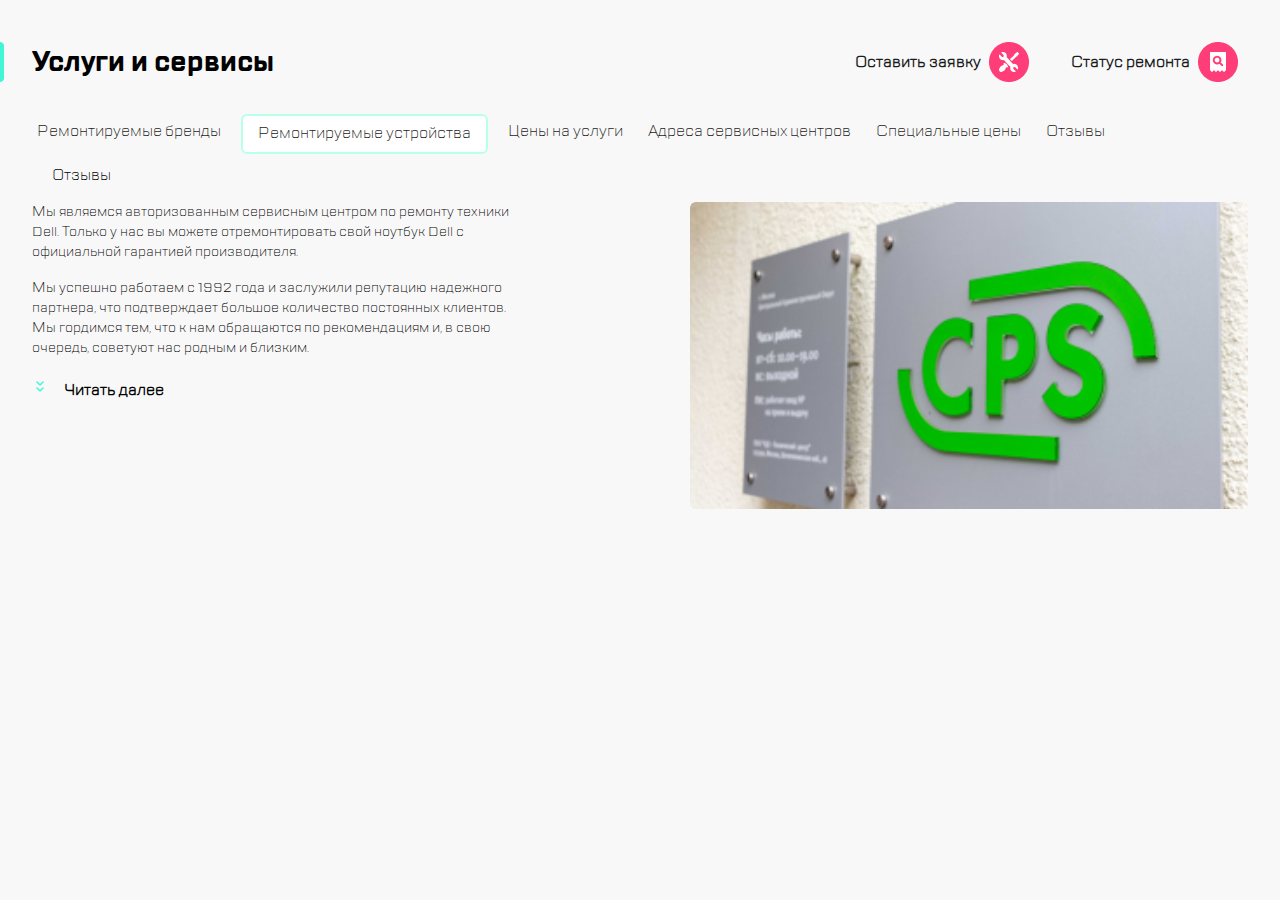
==== index.html @ 1b6ae5f8 "First commit" ====
<!DOCTYPE html>
<html lang="en">

<head>
    <meta charset="UTF-8">
    <meta name="viewport" content="width=device-width, initial-scale=1.0, maximum-scale=1.0, user-scalable=0">
    <link rel="stylesheet" href="./assets/css/main.css">
    <title>First layout</title>
</head>

<body class="body">
    <div class="body__page page">
        <header class="page__header header">
            <div class="header__container">
                <div class="wrap wrap--side--left">
                    <button type="button" class="icon burger-icon"></button>
                    <div class="cps-logo"></div>
                </div>
                <div class="wrap wrap--side--right">
                    <button type="button" class="icon call-icon"></button>
                    <button type="button" class="icon chat-icon"></button>
                    <button type="button" class="icon profile-icon"></button>
                    <button type="button" class="icon repair-icon"></button>
                    <button type="button" class="icon checkstatus-icon"></button>
                </div>
            </div>
        </header>
        <main class="page__main main">
            <div class="main__caption caption">
                <h1>Услуги и сервисы</h1>
                <div class="caption__buttons">
                    <div class="caption__button">
                        <a href="#">
                            Оставить заявку
                            <button type="button" class="icon repair-icon"></button>
                        </a>
                    </div>
                    <div class="caption__button">
                        <a href="#">
                            Статус ремонта
                            <button type="button" class="icon checkstatus-icon"></button>
                        </a>
                    </div>
                </div>
            </div>
            <div class="main__menuWrapper">
                <div class="main__menuLimiter">
                    <menu class="menu">
                        <li class="menu__item"><a href="#">Ремонтируемые бренды</a></li>
                        <li class="menu__item menu__item--active"><a href="#">Ремонтируемые устройства</a></li>
                        <li class="menu__item"><a href="#">Цены на услуги</a></li>
                        <li class="menu__item"><a href="#">Адреса сервисных центров</a></li>
                        <li class="menu__item"><a href="#">Специальные цены</a></li>
                        <li class="menu__item"><a href="#">Отзывы</a></li>
                    </menu>
                </div>
            </div>
            <section class="main__content content">
                <p class="content__article">Отзывы</p>
                <div class="description">
                    <div class="description__text">
                        <p>Мы являемся авторизованным сервисным центром по ремонту техники Dell. Только у нас вы можете отремонтировать свой ноутбук Dell с официальной гарантией производителя.</p>
                        <p>Мы успешно работаем с 1992 года и заслужили репутацию надежного партнера, что подтверждает большое количество постоянных клиентов. Мы гордимся тем, что к нам обращаются по рекомендациям и, в свою очередь, советуют нас родным и
                            близким.
                        </p>
                    </div>
                    <button class="description__read-more" type="button">Читать далее</button>
                </div>
                <div class="content__image">
                    <img src="./assets/img/content/contentImage.png" alt="SCP вживую">
                </div>
            </section>
        </main>
    </div>
</body>

</html>
---- assets/css/main.css ----
@font-face {
    font-family: 'TT Lakes Bold';
    src: url('../fonts/TT_Lakes/TTLakes-Bold.eot');
    src: local('TT Lakes Bold'), local('TTLakes-Bold'), url('../fonts/TT_Lakes/TTLakes-Bold.eot?#iefix') format('embedded-opentype'), url('../fonts/TT_Lakes/TTLakes-Bold.woff') format('woff'), url('../fonts/TT_Lakes/TTLakes-Bold.ttf') format('truetype');
    font-weight: 700;
}

@font-face {
    font-family: 'TT Lakes';
    src: url('../fonts/TT_Lakes/TTLakes-Light.eot');
    src: local('TT Lakes Light'), local('TTLakes-Light'), url('../fonts/TT_Lakes/TTLakes-Light.eot?#iefix') format('embedded-opentype'), url('../fonts/TT_Lakes/TTLakes-Light.woff') format('woff'), url('../fonts/TT_Lakes/TTLakes-Light.ttf') format('truetype');
    font-weight: 400;
}

html {
    box-sizing: border-box;
}

*,
*::before,
*::after {
    box-sizing: inherit;
    font: inherit;
    margin: 0;
    padding: 0;
}

body {
    font-family: 'TT Lakes', 'Arial', sans-serif;
    font-size: 16px;
    line-height: 24px;
    background-color: #F8F8F8;
    height: 100%;
}

.body__page {
    position: relative;
}

img {
    display: block;
}

.header {
    height: 88px;
    background-color: #FFFFFF;
    border-bottom: 1px solid grey;
}

.header__container {
    display: flex;
    justify-content: space-between;
    height: 88px;
}

.wrap {
    display: flex;
    align-items: center;
}

.wrap--side--left {
    margin-left: 16px;
    justify-content: space-between;
    width: 170px;
}

.wrap--side--right {
    margin-right: 16px;
    justify-content: space-between;
    width: 100px;
}

@media only screen and (min-width: 320px) {
    .header .wrap--side--left::after {
        content: '';
        display: block;
        width: 2px;
        height: 32px;
        background-color: rgba(234, 234, 234, 1);
    }
}

@media only screen and (min-width: 360px) {
    .wrap--side--left {
        margin-left: 24px;
    }
    .wrap--side--right {
        margin-right: 24px;
    }
}

@media only screen and (min-width: 768px) {
    .wrap--side--left::after {
        order: 1;
    }
    .header .cps-logo {
        order: 2;
    }
}

.icon {
    width: 40px;
    height: 40px;
}

.burger-icon {
    background: url("../img/icon/burger.png") no-repeat 50% 50%;
}

.repair-icon {
    background: url("../img/icon/repair.png") no-repeat 50% 50%;
}

.checkstatus-icon {
    background: url("../img/icon/checkstatus.png") no-repeat 50% 50%;
}

.call-icon {
    background: url("../img/icon/call.png") no-repeat 50% 50%;
}

.chat-icon {
    background: url("../img/icon/chat.png") no-repeat 50% 50%;
}

.profile-icon {
    background: url("../img/icon/profile.png") no-repeat 50% 50%;
}

.header .call-icon,
.header .chat-icon,
.header .profile-icon {
    display: none;
}

@media only screen and (min-width: 768px) {
    .header .call-icon,
    .header .chat-icon,
    .header .profile-icon {
        display: block;
    }
    .wrap--side--right {
        width: 290px;
    }
    .header .wrap--side--right::after {
        content: '';
        display: block;
        width: 2px;
        height: 32px;
        background-color: rgba(234, 234, 234, 1);
        order: 1;
    }
    .header .checkstatus-icon {
        order: 3;
    }
    .header .repair-icon {
        order: 2;
    }
}

.caption__buttons,
.content__article {
    display: none;
}

.cps-logo {
    background: url("../img/logo/logo.png") no-repeat;
    width: 97px;
    height: 51px;
}


/* Main */

.main {
    background-color: rgba(248, 248, 248, 1);
}

.page__main {
    margin-left: 16px;
}

.main__content {
    margin-top: 32px;
}

.content {
    display: flex;
    justify-content: space-between;
    flex-wrap: wrap;
}

@media only screen and (min-width: 768px) {
    .page__header {
        margin-right: 15px;
    }
    .page__main {
        margin-left: 24px;
        margin-right: 15px;
    }
}

@media only screen and (min-width: 1120px) {
    .page__main {
        margin-left: 32px;
        margin-right: 32px;
        margin-top: 42px;
    }
    .header {
        display: none;
    }
    .caption {
        display: flex;
        height: 40px;
        justify-content: space-between;
    }
    .caption__buttons {
        display: flex;
    }
    .caption__button {
        display: flex;
        align-items: center;
    }
    .caption__button a {
        margin-right: 10px;
        font-weight: 700;
        text-decoration: none;
        color: #1B1C21;
        display: flex;
        align-items: center;
    }
    .caption__button a button {
        margin-left: 8px;
    }
    .header .repair-icon,
    .header .checkstatus-icon {
        justify-content: flex-end;
    }
    .caption__button+.caption__button {
        margin-left: 32px;
    }
    .content__article {
        display: block;
        margin-left: 20px;
        width: 100%;
        margin-bottom: 15px;
        margin-top: 5px;
    }
    .main__content {
        margin-top: 0;
    }
}

.main__caption {
    margin-top: 24px;
}

.caption::before {
    content: '';
    position: absolute;
    left: 0;
    width: 4px;
    height: 40px;
    background: url("../img/icon/highlight.png") no-repeat;
}

.caption h1 {
    font-size: 28px;
    line-height: 40px;
    font-family: 'TT Lakes Bold', 'Arial', sans-serif;
}

.main__menuWrapper {
    overflow: hidden;
    margin-top: 32px;
}

.main__menuLimiter {
    overflow-x: scroll;
    padding-bottom: 24px;
    margin-bottom: -20px;
}

.menu {
    display: flex;
}

.menu__item {
    height: 40px;
    white-space: nowrap;
    padding: 5px;
}

.menu__item--active {
    border: 2px solid rgba(184, 255, 236, 1);
    border-radius: 6px;
    background-color: white;
}

.menu__item--active a {
    padding: 0 10px;
}

.menu__item:not(:last-child) {
    margin-right: 15px;
}

li {
    list-style: none;
}

.description p {
    margin-bottom: 16px;
}

.description__text {
    height: 90px;
    overflow-y: hidden;
    font-size: 14px;
    line-height: 20px;
}

@media only screen and (min-width: 768px) {
    .description__text {
        height: 160px;
        width: 312px;
    }
}

@media only screen and (min-width: 1120px) {
    .description__text {
        width: 490px;
    }
}

.description__read-more {
    border: none;
    font-family: 'TT Lakes', 'Arial', sans-serif;
    font-weight: 900;
    margin-top: 16px;
    margin-bottom: 16px;
}

.description__read-more::before {
    content: '';
    background: url("../img/icon/down_arrows.png") no-repeat center center;
    display: block;
    height: 16px;
    width: 16px;
    position: relative;
    float: left;
    margin-right: 16px;
}

@media only screen and (min-width: 768px) {
    .content__image {
        margin-right: 25px;
    }
}

@media only screen and (min-width: 1120px) {
    .content__image {
        margin-right: 0;
    }
}

@media only screen and (max-width: 768px) {
    .content__image {
        margin-left: -16px;
        width: 100vw;
    }
    .content__image img {
        width: 100%;
    }
}

@media only screen and (min-width: 768px) {
    .content__image img {
        height: 29vw;
        border-radius: 6px;
    }
}

@media only screen and (min-width: 1024px) {
    .content__image img {
        height: 307px;
    }
}

.exit-icon {
    background: url("../img/icon/exit.png") no-repeat;
}

.search-icon {
    background: url("../img/icon/search.png") no-repeat;
}

.mobile-menu {
    background: #FFFFFF;
    display: flex;
    flex-direction: column;
    height: 100%;
    min-width: 320px;
    width: 100%;
}

@media only screen and (min-width: 360px) {
    .mobile-menu {
        width: 360px;
    }
}

@media only screen and (min-height: 768px) {
    .mobile-menu {
        height: 100vh;
    }
}

@media only screen and (min-width: 768px) {
    .mobile-menu {
        width: 320px;
        box-shadow: 16px 0px 52px 0px rgba(14, 24, 80, 0.2), -2px 0px 4px 0px rgba(69, 79, 126, 0.02);
    }
}

.mobile-menu__header {
    display: flex;
    height: 88px;
    align-items: center;
    justify-content: space-between;
}

.mobile-menu__header .search-icon {
    margin-right: 24px;
}

.mobile-menu__navigation {
    margin-top: 24px;
}

.navigation__list {
    margin-left: 24px;
}

.navigation__list:not(:last-child) {
    margin-bottom: 24px;
}

.navigation__item {
    text-decoration: none;
    font-weight: 700;
    line-height: 32px;
    color: rgba(27, 28, 33, 1);
}

.navigation__item--active {
    color: rgba(126, 126, 130, 1);
}

.navigation__item--active::before {
    content: '';
    position: absolute;
    left: 0;
    width: 4px;
    height: 32px;
    background: url("../img/icon/highlight_2.png") no-repeat;
}

.mobile-menu__contacts {
    width: 100%;
}

.contacts__icons {
    margin-top: 22px;
    margin-left: 24px;
    width: 152px;
    justify-content: space-between;
}

.contacts__mail {
    margin-top: 16px;
    margin-left: 24px;
}

.contacts__mail a {
    text-decoration: none;
    font-weight: 700;
    color: #1B1C21;
}

.contacts__telefon {
    margin-left: 24px;
    font-size: 24px;
    line-height: 32px;
    font-weight: 900;
    margin-top: 10px;
    font-family: 'TT Lakes Bold', 'Arial', sans-serif;
}

.mobile-menu__language {
    margin-left: 24px;
    margin-top: 40px;
    margin-bottom: 32px;
}

.language-button {
    line-height: 24px;
    color: #1B1C21;
    border: none;
    font-weight: 700;
    background-color: #FFFFFF;
    text-transform: uppercase;
}

.language-button:not(:last-child) {
    margin-right: 7px;
}

.language-button--active {
    color: #7E7E82;
}

.mobile-menu__footer {
    display: flex;
    flex-wrap: wrap;
    margin-top: auto;
}

button,
button:active,
button:focus {
    outline: none;
    border: 0;
    background-color: transparent;
}

button:active {
    transform: scale(0.97);
}

button,
a {
    opacity: 1;
    transition: all 0.2s ease;
    cursor: pointer;
}

a {
    text-decoration: none;
    color: #1B1C21;
}

button:hover,
a:hover {
    opacity: 0.8;
}

@media only screen and (min-width: 1440px) {
    .body {
        display: inline-flex;
    }
    .mobile-menu {
        box-shadow: none;
    }
}
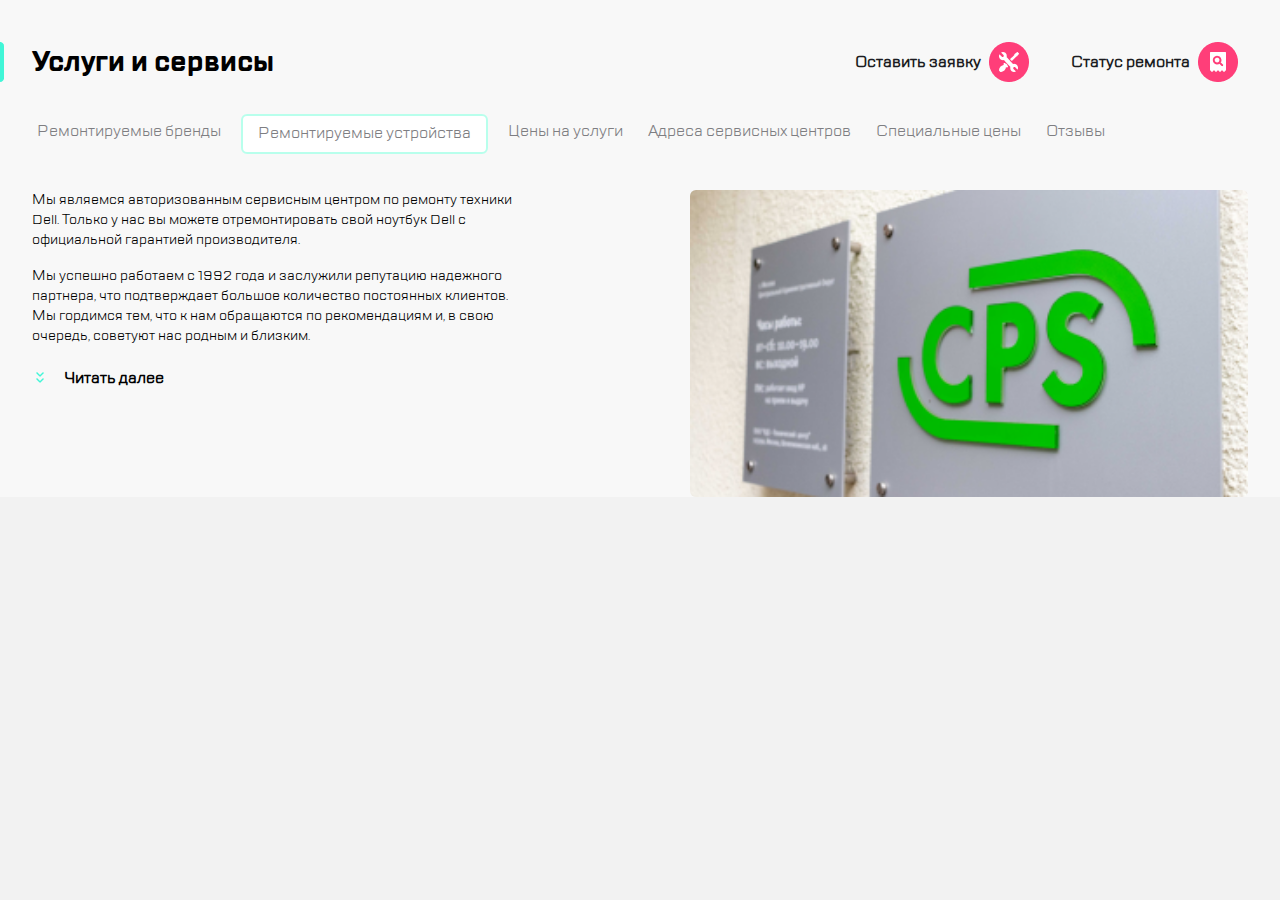
==== commit a43c9933: "Corrections" ====
--- a/index.html
+++ b/index.html
@@ -14,7 +14,9 @@
             <div class="header__container">
                 <div class="wrap wrap--side--left">
                     <button type="button" class="icon burger-icon"></button>
-                    <div class="cps-logo"></div>
+                    <a href="#">
+                        <div class="cps-logo"></div>
+                    </a>
                 </div>
                 <div class="wrap wrap--side--right">
                     <button type="button" class="icon call-icon"></button>
@@ -46,17 +48,16 @@
             <div class="main__menuWrapper">
                 <div class="main__menuLimiter">
                     <menu class="menu">
-                        <li class="menu__item"><a href="#">Ремонтируемые бренды</a></li>
-                        <li class="menu__item menu__item--active"><a href="#">Ремонтируемые устройства</a></li>
-                        <li class="menu__item"><a href="#">Цены на услуги</a></li>
-                        <li class="menu__item"><a href="#">Адреса сервисных центров</a></li>
-                        <li class="menu__item"><a href="#">Специальные цены</a></li>
-                        <li class="menu__item"><a href="#">Отзывы</a></li>
+                        <li class="menu__item"><a href="#" class="menu__link">Ремонтируемые бренды</a></li>
+                        <li class="menu__item menu__item--active"><a href="#" class="menu__link">Ремонтируемые устройства</a></li>
+                        <li class="menu__item"><a href="#" class="menu__link">Цены на услуги</a></li>
+                        <li class="menu__item"><a href="#" class="menu__link">Адреса сервисных центров</a></li>
+                        <li class="menu__item"><a href="#" class="menu__link">Специальные цены</a></li>
+                        <li class="menu__item"><a href="#" class="menu__link">Отзывы</a></li>
                     </menu>
                 </div>
             </div>
             <section class="main__content content">
-                <p class="content__article">Отзывы</p>
                 <div class="description">
                     <div class="description__text">
                         <p>Мы являемся авторизованным сервисным центром по ремонту техники Dell. Только у нас вы можете отремонтировать свой ноутбук Dell с официальной гарантией производителя.</p>
@@ -67,7 +68,7 @@
                     <button class="description__read-more" type="button">Читать далее</button>
                 </div>
                 <div class="content__image">
-                    <img src="./assets/img/content/contentImage.png" alt="SCP вживую">
+                    <img src="./assets/img/content/contentImage.png" alt="CPS logo">
                 </div>
             </section>
         </main>
--- a/assets/css/main.css
+++ b/assets/css/main.css
@@ -7,8 +7,8 @@
 
 @font-face {
     font-family: 'TT Lakes';
-    src: url('../fonts/TT_Lakes/TTLakes-Light.eot');
-    src: local('TT Lakes Light'), local('TTLakes-Light'), url('../fonts/TT_Lakes/TTLakes-Light.eot?#iefix') format('embedded-opentype'), url('../fonts/TT_Lakes/TTLakes-Light.woff') format('woff'), url('../fonts/TT_Lakes/TTLakes-Light.ttf') format('truetype');
+    src: url('../fonts/TT_Lakes/TTLakes-Regular.eot');
+    src: local('TT Lakes Regular'), local('TTLakes-Regular'), url('../fonts/TT_Lakes/TTLakes-Regular.eot?#iefix') format('embedded-opentype'), url('../fonts/TT_Lakes/TTLakes-Regular.woff') format('woff'), url('../fonts/TT_Lakes/TTLakes-Regular.ttf') format('truetype');
     font-weight: 400;
 }
 
@@ -29,12 +29,21 @@
     font-family: 'TT Lakes', 'Arial', sans-serif;
     font-size: 16px;
     line-height: 24px;
-    background-color: #F8F8F8;
     height: 100%;
+    background-color: #F2F2F2;
+    width: 100%;
 }
 
 .body__page {
     position: relative;
+    background-color: #F8F8F8;
+    margin: 0 auto;
+}
+
+@media only screen and (min-width: 1120px) {
+    .body__page {
+        padding-top: 42px;
+    }
 }
 
 img {
@@ -44,7 +53,7 @@
 .header {
     height: 88px;
     background-color: #FFFFFF;
-    border-bottom: 1px solid grey;
+    border-bottom: 1px solid #D9FFF5;
 }
 
 .header__container {
@@ -158,8 +167,7 @@
     }
 }
 
-.caption__buttons,
-.content__article {
+.caption__buttons {
     display: none;
 }
 
@@ -204,7 +212,7 @@
     .page__main {
         margin-left: 32px;
         margin-right: 32px;
-        margin-top: 42px;
+        margin-top: 0;
     }
     .header {
         display: none;
@@ -239,20 +247,16 @@
     .caption__button+.caption__button {
         margin-left: 32px;
     }
-    .content__article {
-        display: block;
-        margin-left: 20px;
-        width: 100%;
-        margin-bottom: 15px;
-        margin-top: 5px;
-    }
-    .main__content {
-        margin-top: 0;
-    }
 }
 
 .main__caption {
     margin-top: 24px;
+}
+
+@media only screen and (min-width: 1120px) {
+    .main__caption {
+        margin-top: 0;
+    }
 }
 
 .caption::before {
@@ -273,6 +277,24 @@
 .main__menuWrapper {
     overflow: hidden;
     margin-top: 32px;
+    position: relative;
+}
+
+.main__menuWrapper::after {
+    content: '';
+    display: block;
+    position: absolute;
+    width: 24px;
+    height: 40px;
+    background: linear-gradient(270deg, #F8F8F8 16.84%, rgba(248, 248, 248, 0.0001) 100%);
+    top: 0;
+    right: -5px;
+}
+
+@media only screen and (min-width: 1120px) {
+    .main__menuWrapper::after {
+        display: none;
+    }
 }
 
 .main__menuLimiter {
@@ -285,10 +307,20 @@
     display: flex;
 }
 
+@media only screen and (min-width: 1120px) {
+    .menu {
+        flex-wrap: wrap;
+    }
+}
+
 .menu__item {
     height: 40px;
     white-space: nowrap;
     padding: 5px;
+}
+
+.menu__link {
+    color: #7E7E82;
 }
 
 .menu__item--active {
@@ -350,6 +382,7 @@
     position: relative;
     float: left;
     margin-right: 16px;
+    top: 3px;
 }
 
 @media only screen and (min-width: 768px) {
@@ -364,7 +397,10 @@
     }
 }
 
-@media only screen and (max-width: 768px) {
+@media only screen and (max-width: 765px) {
+    .description {
+        margin-right: 16px;
+    }
     .content__image {
         margin-left: -16px;
         width: 100vw;
@@ -376,7 +412,7 @@
 
 @media only screen and (min-width: 768px) {
     .content__image img {
-        height: 29vw;
+        height: 28vw;
         border-radius: 6px;
     }
 }
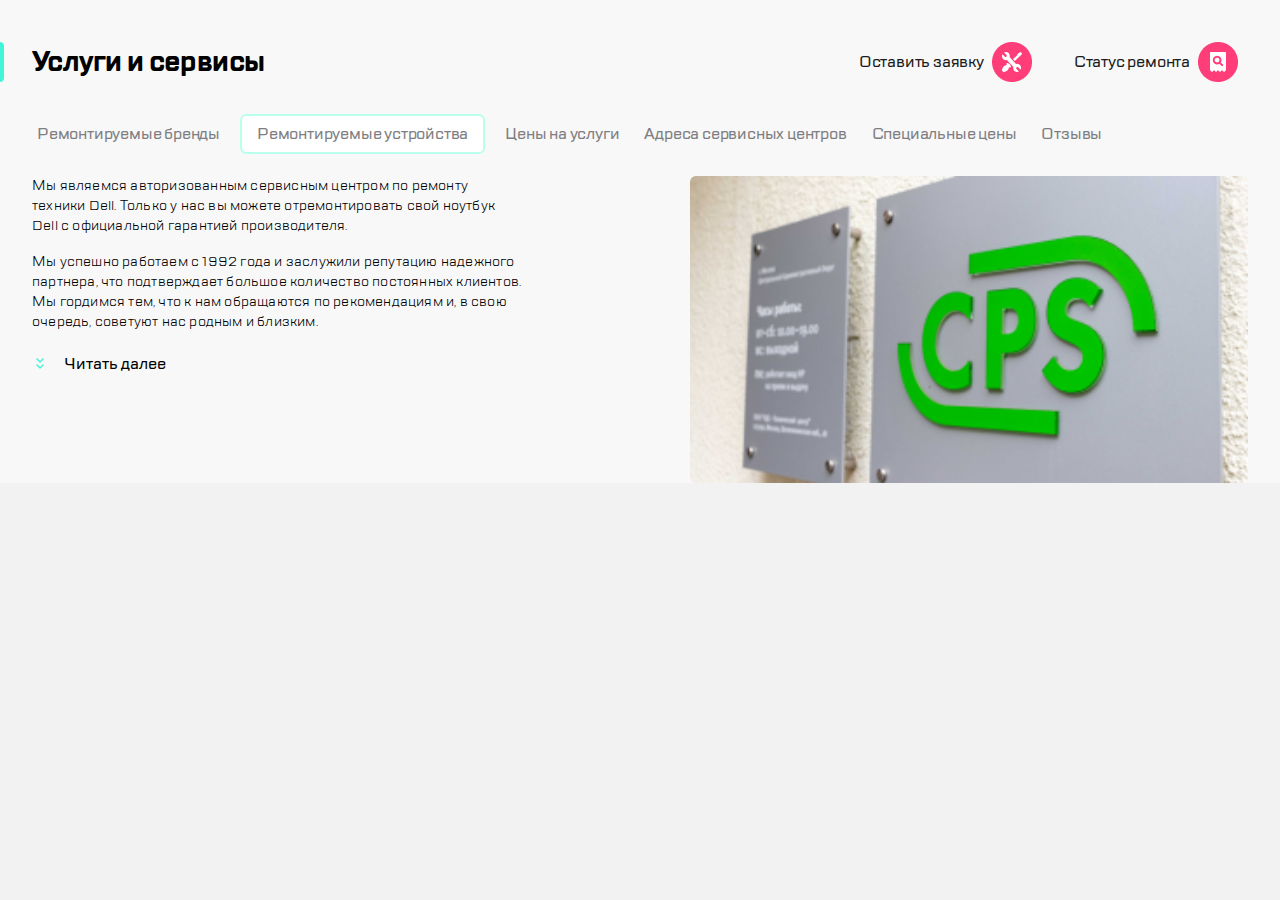
==== commit 0d89884f: "Fonts corrections and css edits" ====
--- a/index.html
+++ b/index.html
@@ -13,62 +13,58 @@
         <header class="page__header header">
             <div class="header__container">
                 <div class="wrap wrap--side--left">
-                    <button type="button" class="icon burger-icon"></button>
-                    <a href="#">
-                        <div class="cps-logo"></div>
-                    </a>
+                    <button type="button" class="icon burger-icon button"></button>
+                    <a href="#" class="cps-logo link"></a>
                 </div>
                 <div class="wrap wrap--side--right">
-                    <button type="button" class="icon call-icon"></button>
-                    <button type="button" class="icon chat-icon"></button>
-                    <button type="button" class="icon profile-icon"></button>
-                    <button type="button" class="icon repair-icon"></button>
-                    <button type="button" class="icon checkstatus-icon"></button>
+                    <button type="button" class="icon call-icon button"></button>
+                    <button type="button" class="icon chat-icon button"></button>
+                    <button type="button" class="icon profile-icon button"></button>
+                    <button type="button" class="icon repair-icon button"></button>
+                    <button type="button" class="icon checkstatus-icon button"></button>
                 </div>
             </div>
         </header>
         <main class="page__main main">
             <div class="main__caption caption">
-                <h1>Услуги и сервисы</h1>
+                <h1 class="caption__heading">Услуги и сервисы</h1>
                 <div class="caption__buttons">
                     <div class="caption__button">
-                        <a href="#">
+                        <a href="#" class="caption__link link">
                             Оставить заявку
-                            <button type="button" class="icon repair-icon"></button>
+                            <div class="icon repair-icon"></div>
                         </a>
                     </div>
                     <div class="caption__button">
-                        <a href="#">
+                        <a href="#" class="caption__link link">
                             Статус ремонта
-                            <button type="button" class="icon checkstatus-icon"></button>
+                            <div class="icon checkstatus-icon"></div>
                         </a>
                     </div>
                 </div>
             </div>
-            <div class="main__menuWrapper">
-                <div class="main__menuLimiter">
-                    <menu class="menu">
-                        <li class="menu__item"><a href="#" class="menu__link">Ремонтируемые бренды</a></li>
-                        <li class="menu__item menu__item--active"><a href="#" class="menu__link">Ремонтируемые устройства</a></li>
-                        <li class="menu__item"><a href="#" class="menu__link">Цены на услуги</a></li>
-                        <li class="menu__item"><a href="#" class="menu__link">Адреса сервисных центров</a></li>
-                        <li class="menu__item"><a href="#" class="menu__link">Специальные цены</a></li>
-                        <li class="menu__item"><a href="#" class="menu__link">Отзывы</a></li>
-                    </menu>
+            <div class="main__menu-wrapper">
+                <div class="main__menu-limiter menu">
+                    <li class="menu__item"><a href="#" class="menu__link link">Ремонтируемые бренды</a></li>
+                    <li class="menu__item menu__item--active"><a href="#" class="menu__link link">Ремонтируемые устройства</a></li>
+                    <li class="menu__item"><a href="#" class="menu__link link">Цены на услуги</a></li>
+                    <li class="menu__item"><a href="#" class="menu__link link">Адреса сервисных центров</a></li>
+                    <li class="menu__item"><a href="#" class="menu__link link">Специальные цены</a></li>
+                    <li class="menu__item"><a href="#" class="menu__link link">Отзывы</a></li>
                 </div>
             </div>
             <section class="main__content content">
                 <div class="description">
                     <div class="description__text">
-                        <p>Мы являемся авторизованным сервисным центром по ремонту техники Dell. Только у нас вы можете отремонтировать свой ноутбук Dell с официальной гарантией производителя.</p>
-                        <p>Мы успешно работаем с 1992 года и заслужили репутацию надежного партнера, что подтверждает большое количество постоянных клиентов. Мы гордимся тем, что к нам обращаются по рекомендациям и, в свою очередь, советуют нас родным и
+                        <p class="description__paragraph">Мы являемся авторизованным сервисным центром по ремонту техники Dell. Только у нас вы можете отремонтировать свой ноутбук Dell с официальной гарантией производителя.</p>
+                        <p class="description__paragraph">Мы успешно работаем с 1992 года и заслужили репутацию надежного партнера, что подтверждает большое количество постоянных клиентов. Мы гордимся тем, что к нам обращаются по рекомендациям и, в свою очередь, советуют нас родным и
                             близким.
                         </p>
                     </div>
-                    <button class="description__read-more" type="button">Читать далее</button>
+                    <button class="description__read-more button" type="button">Читать далее</button>
                 </div>
                 <div class="content__image">
-                    <img src="./assets/img/content/contentImage.png" alt="CPS logo">
+                    <img src="./assets/img/content/contentImage.png" class="cps-image" alt="">
                 </div>
             </section>
         </main>
--- a/assets/css/main.css
+++ b/assets/css/main.css
@@ -1,19 +1,65 @@
+@font-face {
+    font-family: 'TT Lakes Regular';
+    src: url('../fonts/TT_Lakes/TTLakes-Regular.eot');
+    src: local('TT Lakes Regular'), local('TTLakes-Regular'), url('../fonts/TT_Lakes/TTLakes-Regular.eot?#iefix') format('embedded-opentype'), url('../fonts/TT_Lakes/TTLakes-Regular.woff') format('woff'), url('../fonts/TT_Lakes/TTLakes-Regular.ttf') format('truetype');
+    font-weight: 400;
+    font-style: normal;
+}
+
+@font-face {
+    font-family: 'TT Lakes Medium';
+    src: url('../fonts/TT_Lakes/TTLakes-Medium.eot');
+    src: local('TT Lakes Medium'), local('TTLakes-Medium'), url('../fonts/TT_Lakes/TTLakes-Medium.eot?#iefix') format('embedded-opentype'), url('../fonts/TT_Lakes/TTLakes-Medium.woff') format('woff'), url('../fonts/TT_Lakes/TTLakes-Medium.ttf') format('truetype');
+    font-weight: 500;
+    font-style: normal;
+}
+
 @font-face {
     font-family: 'TT Lakes Bold';
     src: url('../fonts/TT_Lakes/TTLakes-Bold.eot');
     src: local('TT Lakes Bold'), local('TTLakes-Bold'), url('../fonts/TT_Lakes/TTLakes-Bold.eot?#iefix') format('embedded-opentype'), url('../fonts/TT_Lakes/TTLakes-Bold.woff') format('woff'), url('../fonts/TT_Lakes/TTLakes-Bold.ttf') format('truetype');
     font-weight: 700;
-}
-
-@font-face {
-    font-family: 'TT Lakes';
-    src: url('../fonts/TT_Lakes/TTLakes-Regular.eot');
-    src: local('TT Lakes Regular'), local('TTLakes-Regular'), url('../fonts/TT_Lakes/TTLakes-Regular.eot?#iefix') format('embedded-opentype'), url('../fonts/TT_Lakes/TTLakes-Regular.woff') format('woff'), url('../fonts/TT_Lakes/TTLakes-Regular.ttf') format('truetype');
-    font-weight: 400;
+    font-style: normal;
 }
 
 html {
     box-sizing: border-box;
+}
+
+img {
+    display: block;
+}
+
+li {
+    list-style: none;
+}
+
+.button,
+.button:active,
+.button:focus {
+    border: 0;
+    background-color: transparent;
+}
+
+.button:active {
+    transform: scale(0.97);
+}
+
+.button,
+.link {
+    opacity: 1;
+    transition: all 0.2s ease;
+    cursor: pointer;
+}
+
+.link {
+    text-decoration: none;
+    color: #1B1C21;
+}
+
+.button:hover,
+.link:hover {
+    opacity: 0.8;
 }
 
 *,
@@ -25,10 +71,11 @@
     padding: 0;
 }
 
-body {
-    font-family: 'TT Lakes', 'Arial', sans-serif;
+.body {
+    font-family: 'TT Lakes Regular', 'Arial', sans-serif;
     font-size: 16px;
     line-height: 24px;
+    letter-spacing: -0.2px;
     height: 100%;
     background-color: #F2F2F2;
     width: 100%;
@@ -44,10 +91,6 @@
     .body__page {
         padding-top: 42px;
     }
-}
-
-img {
-    display: block;
 }
 
 .header {
@@ -189,7 +232,7 @@
 }
 
 .main__content {
-    margin-top: 32px;
+    margin-top: 18px;
 }
 
 .content {
@@ -229,15 +272,14 @@
         display: flex;
         align-items: center;
     }
-    .caption__button a {
+    .caption__link {
         margin-right: 10px;
-        font-weight: 700;
         text-decoration: none;
         color: #1B1C21;
         display: flex;
         align-items: center;
     }
-    .caption__button a button {
+    .caption__link .icon {
         margin-left: 8px;
     }
     .header .repair-icon,
@@ -268,19 +310,20 @@
     background: url("../img/icon/highlight.png") no-repeat;
 }
 
-.caption h1 {
+.caption__heading {
     font-size: 28px;
     line-height: 40px;
     font-family: 'TT Lakes Bold', 'Arial', sans-serif;
-}
-
-.main__menuWrapper {
+    letter-spacing: -0.6px;
+}
+
+.main__menu-wrapper {
     overflow: hidden;
     margin-top: 32px;
     position: relative;
 }
 
-.main__menuWrapper::after {
+.main__menu-wrapper::after {
     content: '';
     display: block;
     position: absolute;
@@ -292,12 +335,12 @@
 }
 
 @media only screen and (min-width: 1120px) {
-    .main__menuWrapper::after {
+    .main__menu-wrapper::after {
         display: none;
     }
 }
 
-.main__menuLimiter {
+.main__menu-limiter {
     overflow-x: scroll;
     padding-bottom: 24px;
     margin-bottom: -20px;
@@ -317,10 +360,14 @@
     height: 40px;
     white-space: nowrap;
     padding: 5px;
+    display: flex;
+    align-items: center;
 }
 
 .menu__link {
     color: #7E7E82;
+    font-family: "TT Lakes Medium", Arial, sans-serif;
+    font-weight: 500;
 }
 
 .menu__item--active {
@@ -329,7 +376,7 @@
     background-color: white;
 }
 
-.menu__item--active a {
+.menu__item--active .menu__link {
     padding: 0 10px;
 }
 
@@ -337,11 +384,7 @@
     margin-right: 15px;
 }
 
-li {
-    list-style: none;
-}
-
-.description p {
+.description__paragraph {
     margin-bottom: 16px;
 }
 
@@ -349,13 +392,15 @@
     height: 90px;
     overflow-y: hidden;
     font-size: 14px;
-    line-height: 20px;
+    line-height: 18px;
+    letter-spacing: 0.2px;
 }
 
 @media only screen and (min-width: 768px) {
     .description__text {
         height: 160px;
         width: 312px;
+        line-height: 20px;
     }
 }
 
@@ -367,8 +412,8 @@
 
 .description__read-more {
     border: none;
-    font-family: 'TT Lakes', 'Arial', sans-serif;
-    font-weight: 900;
+    font-family: 'TT Lakes Medium', 'Arial', sans-serif;
+    font-weight: 500;
     margin-top: 16px;
     margin-bottom: 16px;
 }
@@ -405,20 +450,20 @@
         margin-left: -16px;
         width: 100vw;
     }
-    .content__image img {
+    .content__image .cps-image {
         width: 100%;
     }
 }
 
 @media only screen and (min-width: 768px) {
-    .content__image img {
+    .content__image .cps-image {
         height: 28vw;
         border-radius: 6px;
     }
 }
 
 @media only screen and (min-width: 1024px) {
-    .content__image img {
+    .content__image .cps-image {
         height: 307px;
     }
 }
@@ -474,26 +519,27 @@
     margin-top: 24px;
 }
 
-.navigation__list {
+.navigation__item {
     margin-left: 24px;
 }
 
-.navigation__list:not(:last-child) {
+.navigation__item:not(:last-child) {
     margin-bottom: 24px;
 }
 
-.navigation__item {
+.navigation__link {
     text-decoration: none;
-    font-weight: 700;
     line-height: 32px;
+    font-family: "TT Lakes Medium", Arial, sans-serif;
+    font-weight: 500;
     color: rgba(27, 28, 33, 1);
 }
 
-.navigation__item--active {
+.navigation__link--active {
     color: rgba(126, 126, 130, 1);
 }
 
-.navigation__item--active::before {
+.navigation__link--active::before {
     content: '';
     position: absolute;
     left: 0;
@@ -518,9 +564,10 @@
     margin-left: 24px;
 }
 
-.contacts__mail a {
+.contacts__mail-link {
     text-decoration: none;
-    font-weight: 700;
+    font-family: "TT Lakes Medium", Arial, sans-serif;
+    font-weight: 500;
     color: #1B1C21;
 }
 
@@ -528,9 +575,10 @@
     margin-left: 24px;
     font-size: 24px;
     line-height: 32px;
-    font-weight: 900;
+    font-weight: 700;
     margin-top: 10px;
     font-family: 'TT Lakes Bold', 'Arial', sans-serif;
+    letter-spacing: -0.6px;
 }
 
 .mobile-menu__language {
@@ -543,7 +591,8 @@
     line-height: 24px;
     color: #1B1C21;
     border: none;
-    font-weight: 700;
+    font-family: "TT Lakes Medium", Arial, sans-serif;
+    font-weight: 500;
     background-color: #FFFFFF;
     text-transform: uppercase;
 }
@@ -562,33 +611,44 @@
     margin-top: auto;
 }
 
-button,
-button:active,
-button:focus {
-    outline: none;
-    border: 0;
-    background-color: transparent;
-}
-
-button:active {
-    transform: scale(0.97);
-}
-
-button,
-a {
+.menu__link,
+.navigation__link,
+.contacts__link,
+.caption__link {
+    position: relative;
+}
+
+.menu__link::after,
+.navigation__link::after,
+.contacts__link::after,
+.caption__link::after {
+    position: absolute;
+    top: 100%;
+    left: 0;
+    width: 100%;
+    height: 4px;
+    background-color: rgba(0, 0, 0, 0.1);
+    content: "";
+    opacity: 0;
+    transition: opacity 0.3s, transform 0.3s;
+    transform: translateY(10px);
+}
+
+.menu__link:hover::after,
+.navigation__link:hover::after,
+.contacts__link:hover::after,
+.caption__link:hover::after {
     opacity: 1;
-    transition: all 0.2s ease;
-    cursor: pointer;
-}
-
-a {
-    text-decoration: none;
-    color: #1B1C21;
-}
-
-button:hover,
-a:hover {
-    opacity: 0.8;
+    transform: translateY(0);
+}
+
+.caption__link {
+    font-family: "TT Lakes Medium", Arial, sans-serif;
+    font-weight: 500;
+}
+
+.navigation__link--active {
+    position: static;
 }
 
 @media only screen and (min-width: 1440px) {
